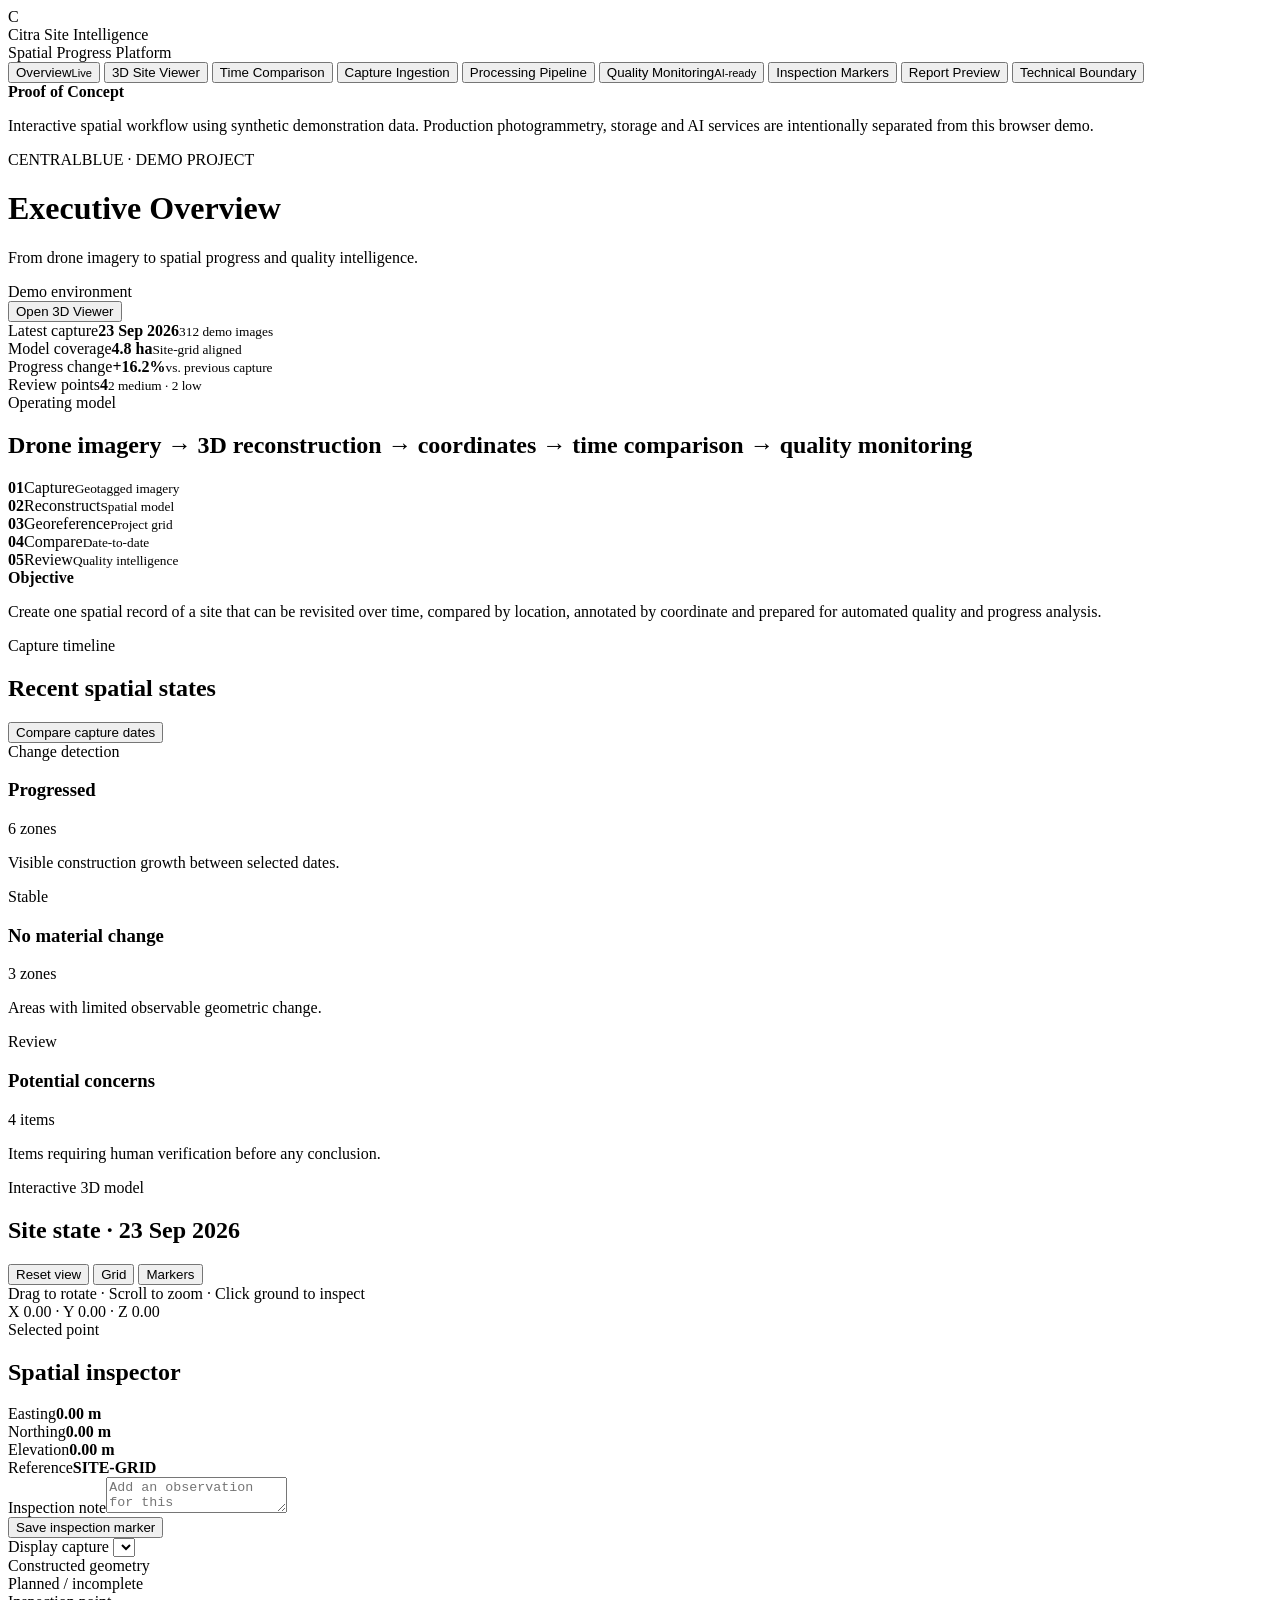
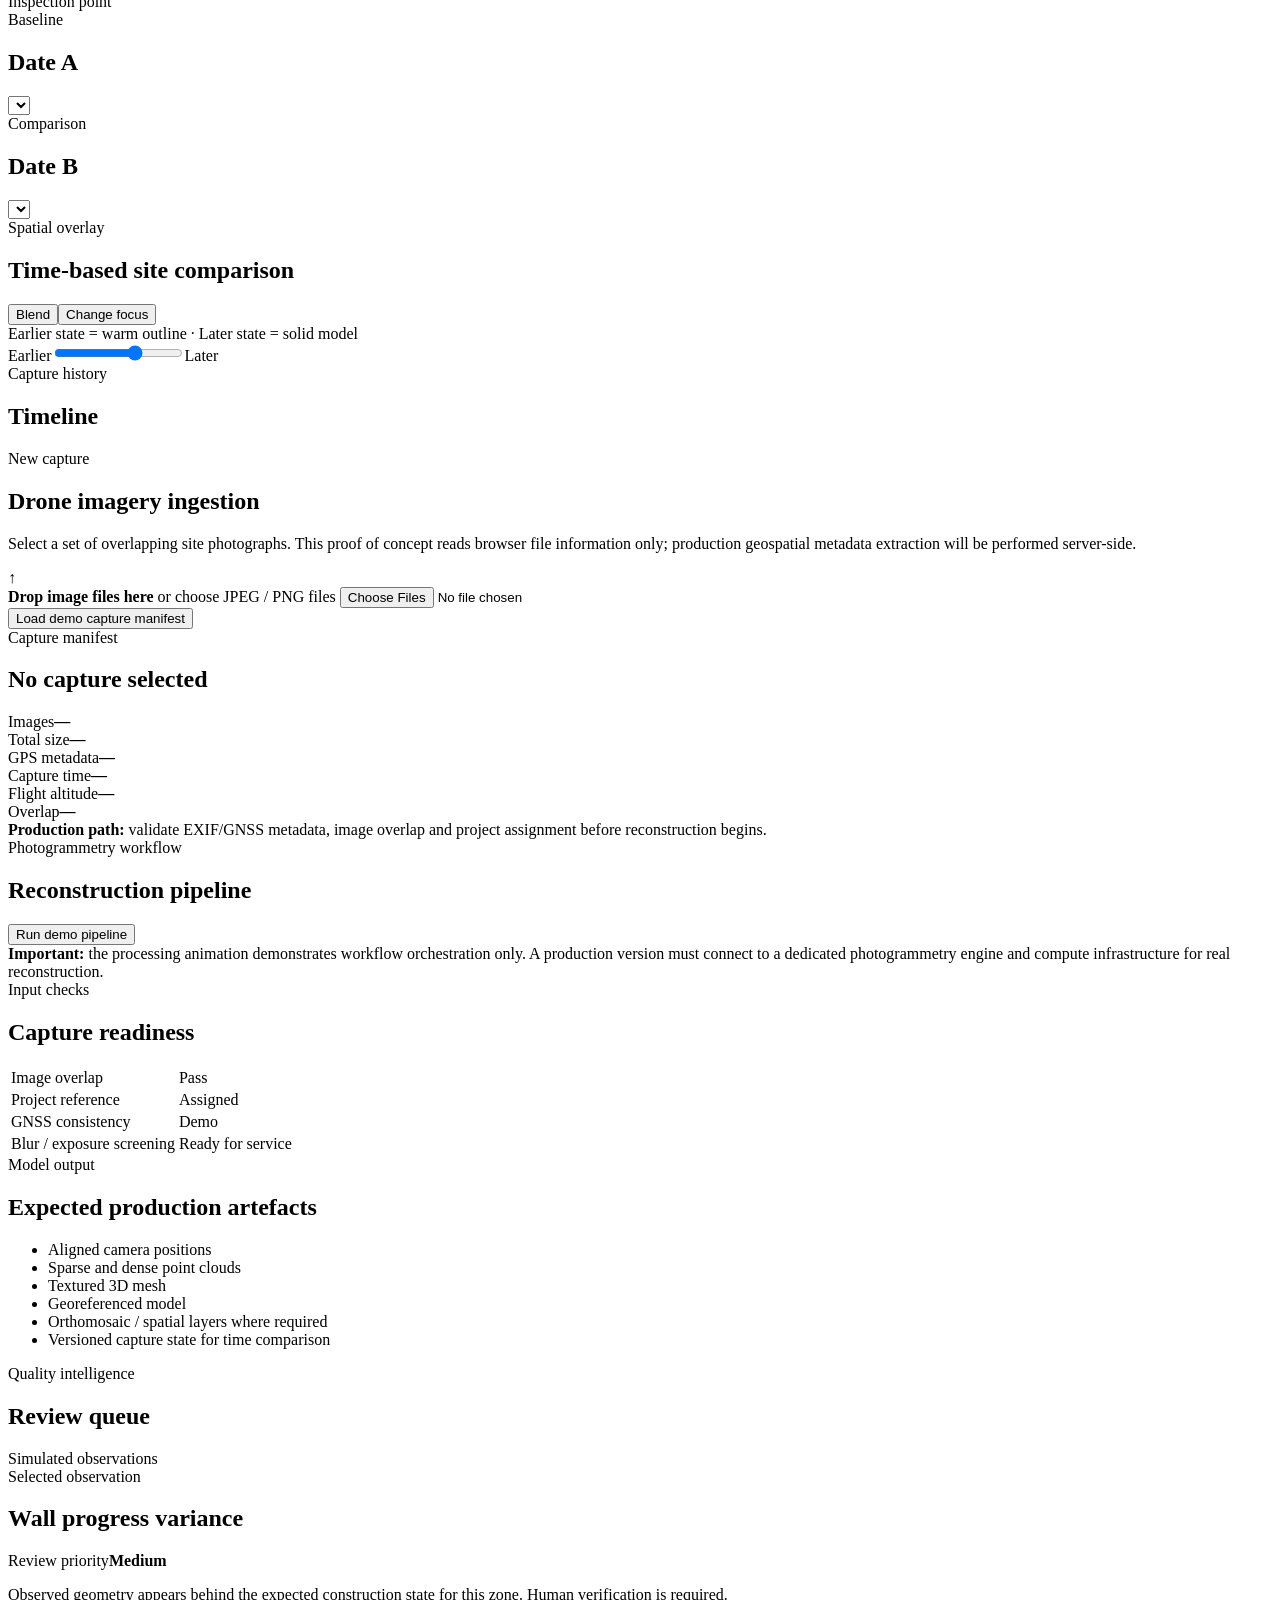
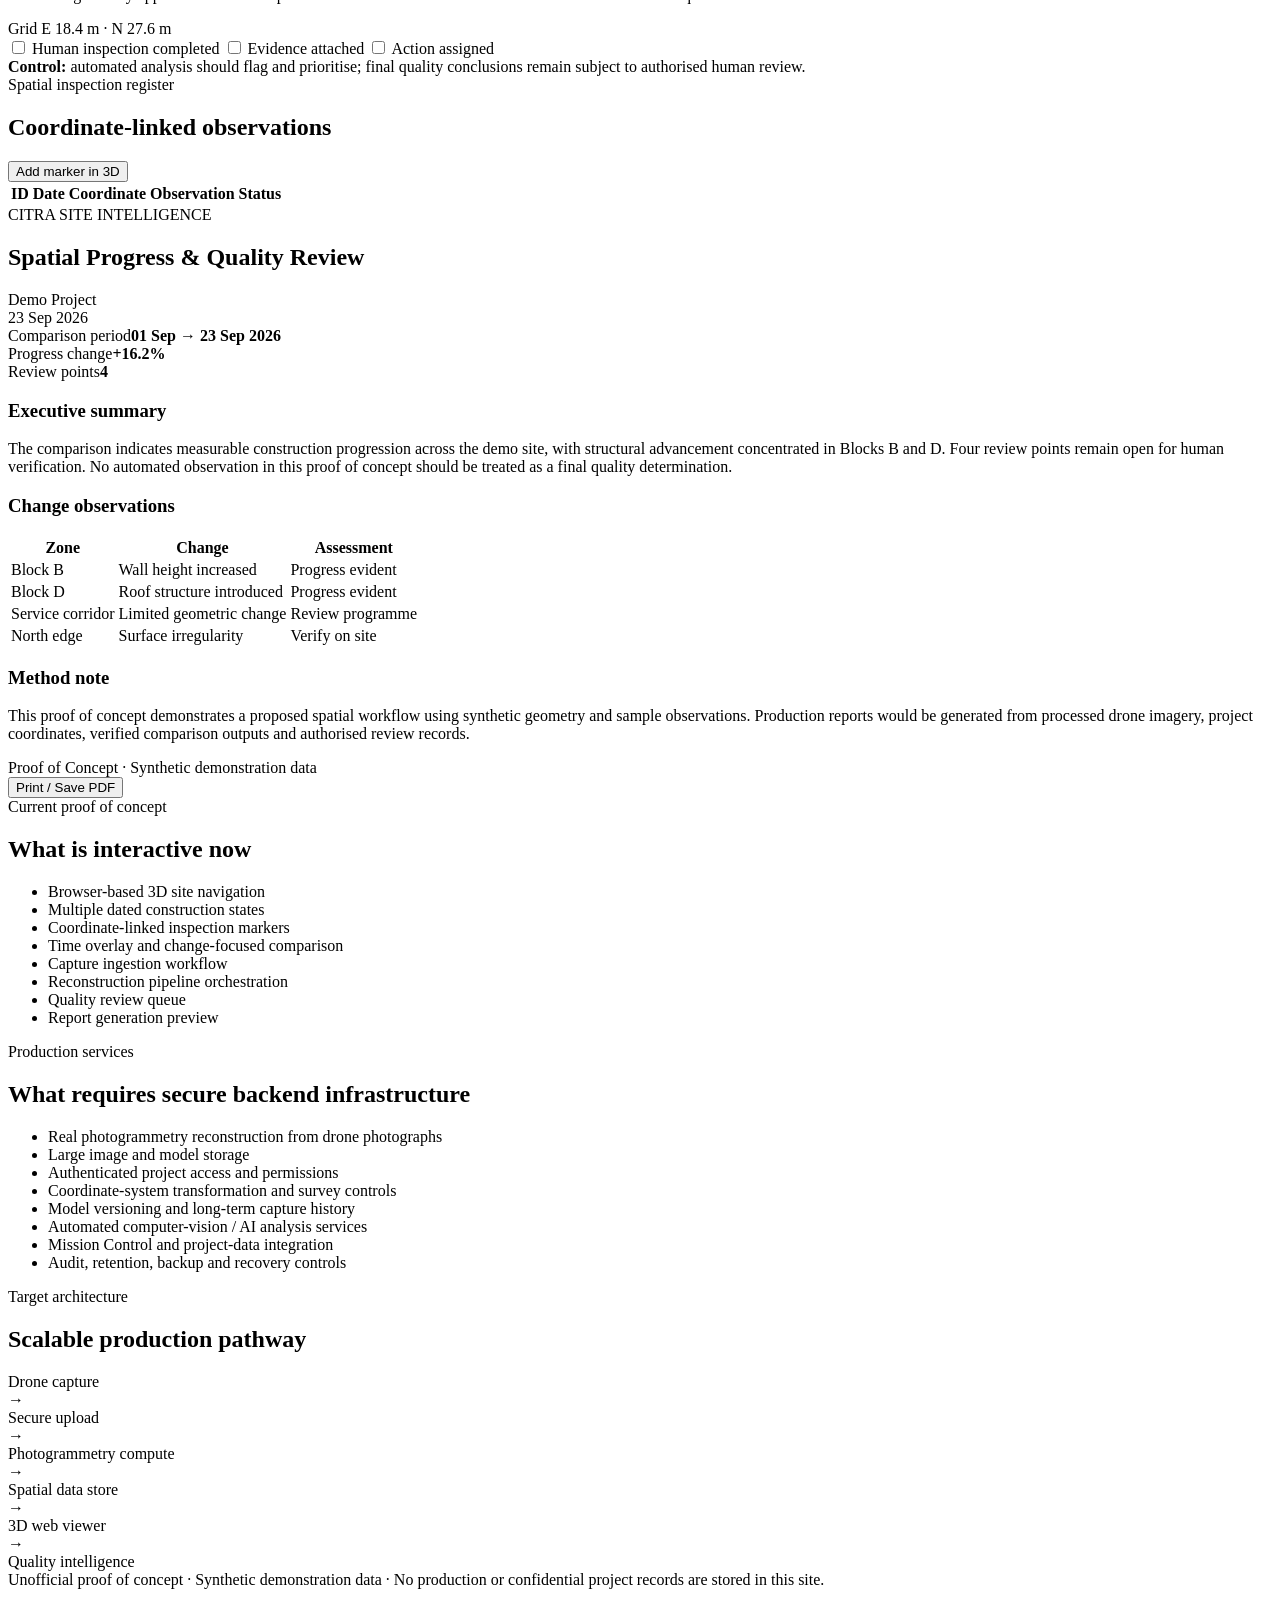
==== site-intelligence/index.html @ 748d26ff "Create Citra Site Intelligence proof of concept shell" ====
<!DOCTYPE html>
<html lang="en">
<head>
  <meta charset="UTF-8" />
  <meta name="viewport" content="width=device-width, initial-scale=1.0" />
  <meta name="description" content="Citra Site Intelligence proof of concept for spatial progress and quality monitoring." />
  <title>Citra Site Intelligence</title>
  <link rel="stylesheet" href="styles.css" />
</head>
<body>
  <div class="app-shell">
    <aside class="sidebar">
      <div class="brand">
        <div class="brand-mark">C</div>
        <div>
          <div class="brand-title">Citra Site Intelligence</div>
          <div class="brand-subtitle">Spatial Progress Platform</div>
        </div>
      </div>

      <nav class="nav" id="mainNav">
        <button class="nav-item active" data-view="dashboard"><span>Overview</span><small>Live</small></button>
        <button class="nav-item" data-view="viewer"><span>3D Site Viewer</span></button>
        <button class="nav-item" data-view="compare"><span>Time Comparison</span></button>
        <button class="nav-item" data-view="capture"><span>Capture Ingestion</span></button>
        <button class="nav-item" data-view="processing"><span>Processing Pipeline</span></button>
        <button class="nav-item" data-view="quality"><span>Quality Monitoring</span><small>AI-ready</small></button>
        <button class="nav-item" data-view="inspections"><span>Inspection Markers</span></button>
        <button class="nav-item" data-view="report"><span>Report Preview</span></button>
        <button class="nav-item" data-view="architecture"><span>Technical Boundary</span></button>
      </nav>

      <div class="sidebar-note">
        <strong>Proof of Concept</strong>
        <p>Interactive spatial workflow using synthetic demonstration data. Production photogrammetry, storage and AI services are intentionally separated from this browser demo.</p>
      </div>
    </aside>

    <main class="main">
      <header class="topbar">
        <div>
          <div class="eyebrow">CENTRALBLUE · DEMO PROJECT</div>
          <h1 id="pageTitle">Executive Overview</h1>
          <p id="pageSubtitle">From drone imagery to spatial progress and quality intelligence.</p>
        </div>
        <div class="top-actions">
          <div class="status-chip"><span class="status-dot"></span> Demo environment</div>
          <button class="button secondary" data-goto="viewer">Open 3D Viewer</button>
        </div>
      </header>

      <section class="view active" id="dashboard">
        <div class="metric-grid">
          <article class="metric-card"><span>Latest capture</span><strong>23 Sep 2026</strong><small>312 demo images</small></article>
          <article class="metric-card"><span>Model coverage</span><strong>4.8 ha</strong><small>Site-grid aligned</small></article>
          <article class="metric-card"><span>Progress change</span><strong>+16.2%</strong><small>vs. previous capture</small></article>
          <article class="metric-card"><span>Review points</span><strong>4</strong><small>2 medium · 2 low</small></article>
        </div>

        <div class="two-col dashboard-grid">
          <article class="panel hero-panel">
            <div class="panel-head">
              <div><span class="kicker">Operating model</span><h2>Drone imagery → 3D reconstruction → coordinates → time comparison → quality monitoring</h2></div>
            </div>
            <div class="flow-strip">
              <div class="flow-step done"><b>01</b><span>Capture</span><small>Geotagged imagery</small></div>
              <div class="flow-step done"><b>02</b><span>Reconstruct</span><small>Spatial model</small></div>
              <div class="flow-step done"><b>03</b><span>Georeference</span><small>Project grid</small></div>
              <div class="flow-step active"><b>04</b><span>Compare</span><small>Date-to-date</small></div>
              <div class="flow-step"><b>05</b><span>Review</span><small>Quality intelligence</small></div>
            </div>
            <div class="objective-box">
              <strong>Objective</strong>
              <p>Create one spatial record of a site that can be revisited over time, compared by location, annotated by coordinate and prepared for automated quality and progress analysis.</p>
            </div>
          </article>

          <article class="panel">
            <div class="panel-head"><div><span class="kicker">Capture timeline</span><h2>Recent spatial states</h2></div></div>
            <div class="mini-timeline" id="miniTimeline"></div>
            <button class="button primary full" data-goto="compare">Compare capture dates</button>
          </article>
        </div>

        <div class="three-col">
          <article class="panel compact"><span class="kicker">Change detection</span><h3>Progressed</h3><div class="big-value positive">6 zones</div><p>Visible construction growth between selected dates.</p></article>
          <article class="panel compact"><span class="kicker">Stable</span><h3>No material change</h3><div class="big-value">3 zones</div><p>Areas with limited observable geometric change.</p></article>
          <article class="panel compact"><span class="kicker">Review</span><h3>Potential concerns</h3><div class="big-value warning">4 items</div><p>Items requiring human verification before any conclusion.</p></article>
        </div>
      </section>

      <section class="view" id="viewer">
        <div class="viewer-layout">
          <article class="panel viewer-panel">
            <div class="panel-head viewer-head">
              <div><span class="kicker">Interactive 3D model</span><h2>Site state · <span id="viewerDateLabel">23 Sep 2026</span></h2></div>
              <div class="viewer-tools">
                <button class="tool-button" id="resetCamera">Reset view</button>
                <button class="tool-button" id="toggleGrid">Grid</button>
                <button class="tool-button" id="toggleMarkers">Markers</button>
              </div>
            </div>
            <div id="threeViewer" class="three-viewer">
              <div class="viewer-badge">Drag to rotate · Scroll to zoom · Click ground to inspect</div>
              <div class="coords-overlay" id="coordsOverlay">X 0.00 · Y 0.00 · Z 0.00</div>
            </div>
          </article>

          <aside class="panel inspector-panel">
            <span class="kicker">Selected point</span>
            <h2>Spatial inspector</h2>
            <div class="coord-grid">
              <div><span>Easting</span><strong id="coordX">0.00 m</strong></div>
              <div><span>Northing</span><strong id="coordZ">0.00 m</strong></div>
              <div><span>Elevation</span><strong id="coordY">0.00 m</strong></div>
              <div><span>Reference</span><strong>SITE-GRID</strong></div>
            </div>
            <div class="field"><label>Inspection note</label><textarea id="inspectionNote" placeholder="Add an observation for this coordinate..."></textarea></div>
            <button class="button primary full" id="saveMarker">Save inspection marker</button>
            <div class="divider"></div>
            <span class="kicker">Display capture</span>
            <select class="select" id="viewerDateSelect"></select>
            <div class="legend">
              <div><span class="legend-dot built"></span> Constructed geometry</div>
              <div><span class="legend-dot planned"></span> Planned / incomplete</div>
              <div><span class="legend-dot marker"></span> Inspection point</div>
            </div>
          </aside>
        </div>
      </section>

      <section class="view" id="compare">
        <div class="two-col compare-controls">
          <article class="panel">
            <span class="kicker">Baseline</span><h2>Date A</h2>
            <select class="select" id="dateASelect"></select>
          </article>
          <article class="panel">
            <span class="kicker">Comparison</span><h2>Date B</h2>
            <select class="select" id="dateBSelect"></select>
          </article>
        </div>

        <article class="panel compare-panel">
          <div class="panel-head">
            <div><span class="kicker">Spatial overlay</span><h2>Time-based site comparison</h2></div>
            <div class="mode-toggle"><button class="mode active" data-mode="blend">Blend</button><button class="mode" data-mode="difference">Change focus</button></div>
          </div>
          <div id="compareViewer" class="three-viewer compare-viewer"><div class="viewer-badge">Earlier state = warm outline · Later state = solid model</div></div>
          <div class="blend-control">
            <span id="blendALabel">Earlier</span><input type="range" min="0" max="100" value="65" id="blendSlider" /><span id="blendBLabel">Later</span>
          </div>
        </article>

        <div class="three-col" id="changeCards"></div>

        <article class="panel">
          <div class="panel-head"><div><span class="kicker">Capture history</span><h2>Timeline</h2></div></div>
          <div class="timeline" id="captureTimeline"></div>
        </article>
      </section>

      <section class="view" id="capture">
        <div class="two-col">
          <article class="panel">
            <span class="kicker">New capture</span><h2>Drone imagery ingestion</h2>
            <p class="muted">Select a set of overlapping site photographs. This proof of concept reads browser file information only; production geospatial metadata extraction will be performed server-side.</p>
            <div class="upload-zone" id="uploadZone">
              <div class="upload-icon">↑</div>
              <strong>Drop image files here</strong>
              <span>or choose JPEG / PNG files</span>
              <input type="file" accept="image/*" multiple id="captureFiles" />
            </div>
            <div class="actions"><button class="button secondary" id="loadDemoCapture">Load demo capture manifest</button></div>
          </article>
          <article class="panel">
            <span class="kicker">Capture manifest</span><h2 id="captureManifestTitle">No capture selected</h2>
            <div class="manifest-grid">
              <div><span>Images</span><strong id="manifestCount">—</strong></div>
              <div><span>Total size</span><strong id="manifestSize">—</strong></div>
              <div><span>GPS metadata</span><strong id="manifestGps">—</strong></div>
              <div><span>Capture time</span><strong id="manifestTime">—</strong></div>
              <div><span>Flight altitude</span><strong id="manifestAltitude">—</strong></div>
              <div><span>Overlap</span><strong id="manifestOverlap">—</strong></div>
            </div>
            <div class="notice info"><strong>Production path:</strong> validate EXIF/GNSS metadata, image overlap and project assignment before reconstruction begins.</div>
          </article>
        </div>
      </section>

      <section class="view" id="processing">
        <article class="panel">
          <div class="panel-head"><div><span class="kicker">Photogrammetry workflow</span><h2>Reconstruction pipeline</h2></div><button class="button primary" id="runPipeline">Run demo pipeline</button></div>
          <div class="pipeline" id="pipelineSteps"></div>
          <div class="notice warning"><strong>Important:</strong> the processing animation demonstrates workflow orchestration only. A production version must connect to a dedicated photogrammetry engine and compute infrastructure for real reconstruction.</div>
        </article>
        <div class="two-col">
          <article class="panel"><span class="kicker">Input checks</span><h2>Capture readiness</h2><table class="data-table"><tr><td>Image overlap</td><td><span class="pill good">Pass</span></td></tr><tr><td>Project reference</td><td><span class="pill good">Assigned</span></td></tr><tr><td>GNSS consistency</td><td><span class="pill neutral">Demo</span></td></tr><tr><td>Blur / exposure screening</td><td><span class="pill neutral">Ready for service</span></td></tr></table></article>
          <article class="panel"><span class="kicker">Model output</span><h2>Expected production artefacts</h2><ul class="clean-list"><li>Aligned camera positions</li><li>Sparse and dense point clouds</li><li>Textured 3D mesh</li><li>Georeferenced model</li><li>Orthomosaic / spatial layers where required</li><li>Versioned capture state for time comparison</li></ul></article>
        </div>
      </section>

      <section class="view" id="quality">
        <div class="two-col quality-layout">
          <article class="panel">
            <div class="panel-head"><div><span class="kicker">Quality intelligence</span><h2>Review queue</h2></div><span class="pill neutral">Simulated observations</span></div>
            <div id="qualityList" class="quality-list"></div>
          </article>
          <article class="panel">
            <span class="kicker">Selected observation</span><h2 id="qualityTitle">Wall progress variance</h2>
            <div class="quality-score"><span>Review priority</span><strong id="qualityPriority">Medium</strong></div>
            <p id="qualityDescription" class="muted">Observed geometry appears behind the expected construction state for this zone. Human verification is required.</p>
            <div class="coord-box" id="qualityCoord">Grid E 18.4 m · N 27.6 m</div>
            <div class="divider"></div>
            <label class="check-row"><input type="checkbox" /> Human inspection completed</label>
            <label class="check-row"><input type="checkbox" /> Evidence attached</label>
            <label class="check-row"><input type="checkbox" /> Action assigned</label>
            <div class="notice info"><strong>Control:</strong> automated analysis should flag and prioritise; final quality conclusions remain subject to authorised human review.</div>
          </article>
        </div>
      </section>

      <section class="view" id="inspections">
        <article class="panel">
          <div class="panel-head"><div><span class="kicker">Spatial inspection register</span><h2>Coordinate-linked observations</h2></div><button class="button secondary" data-goto="viewer">Add marker in 3D</button></div>
          <table class="data-table" id="inspectionTable"><thead><tr><th>ID</th><th>Date</th><th>Coordinate</th><th>Observation</th><th>Status</th></tr></thead><tbody></tbody></table>
        </article>
      </section>

      <section class="view" id="report">
        <article class="report-sheet" id="reportSheet">
          <div class="report-head"><div><span>CITRA SITE INTELLIGENCE</span><h2>Spatial Progress & Quality Review</h2></div><div class="report-meta">Demo Project<br/>23 Sep 2026</div></div>
          <div class="report-summary"><div><span>Comparison period</span><strong>01 Sep → 23 Sep 2026</strong></div><div><span>Progress change</span><strong>+16.2%</strong></div><div><span>Review points</span><strong>4</strong></div></div>
          <h3>Executive summary</h3><p>The comparison indicates measurable construction progression across the demo site, with structural advancement concentrated in Blocks B and D. Four review points remain open for human verification. No automated observation in this proof of concept should be treated as a final quality determination.</p>
          <h3>Change observations</h3><table class="data-table"><tr><th>Zone</th><th>Change</th><th>Assessment</th></tr><tr><td>Block B</td><td>Wall height increased</td><td>Progress evident</td></tr><tr><td>Block D</td><td>Roof structure introduced</td><td>Progress evident</td></tr><tr><td>Service corridor</td><td>Limited geometric change</td><td>Review programme</td></tr><tr><td>North edge</td><td>Surface irregularity</td><td>Verify on site</td></tr></table>
          <h3>Method note</h3><p>This proof of concept demonstrates a proposed spatial workflow using synthetic geometry and sample observations. Production reports would be generated from processed drone imagery, project coordinates, verified comparison outputs and authorised review records.</p>
          <div class="report-footer">Proof of Concept · Synthetic demonstration data</div>
        </article>
        <div class="report-actions"><button class="button primary" onclick="window.print()">Print / Save PDF</button></div>
      </section>

      <section class="view" id="architecture">
        <div class="two-col">
          <article class="panel">
            <span class="kicker">Current proof of concept</span><h2>What is interactive now</h2>
            <ul class="clean-list checks"><li>Browser-based 3D site navigation</li><li>Multiple dated construction states</li><li>Coordinate-linked inspection markers</li><li>Time overlay and change-focused comparison</li><li>Capture ingestion workflow</li><li>Reconstruction pipeline orchestration</li><li>Quality review queue</li><li>Report generation preview</li></ul>
          </article>
          <article class="panel">
            <span class="kicker">Production services</span><h2>What requires secure backend infrastructure</h2>
            <ul class="clean-list"><li>Real photogrammetry reconstruction from drone photographs</li><li>Large image and model storage</li><li>Authenticated project access and permissions</li><li>Coordinate-system transformation and survey controls</li><li>Model versioning and long-term capture history</li><li>Automated computer-vision / AI analysis services</li><li>Mission Control and project-data integration</li><li>Audit, retention, backup and recovery controls</li></ul>
          </article>
        </div>
        <article class="panel architecture-flow">
          <span class="kicker">Target architecture</span><h2>Scalable production pathway</h2>
          <div class="arch-row"><div>Drone capture</div><span>→</span><div>Secure upload</div><span>→</span><div>Photogrammetry compute</div><span>→</span><div>Spatial data store</div><span>→</span><div>3D web viewer</div><span>→</span><div>Quality intelligence</div></div>
        </article>
      </section>

      <footer>Unofficial proof of concept · Synthetic demonstration data · No production or confidential project records are stored in this site.</footer>
    </main>
  </div>

  <script type="module" src="app.js"></script>
</body>
</html>
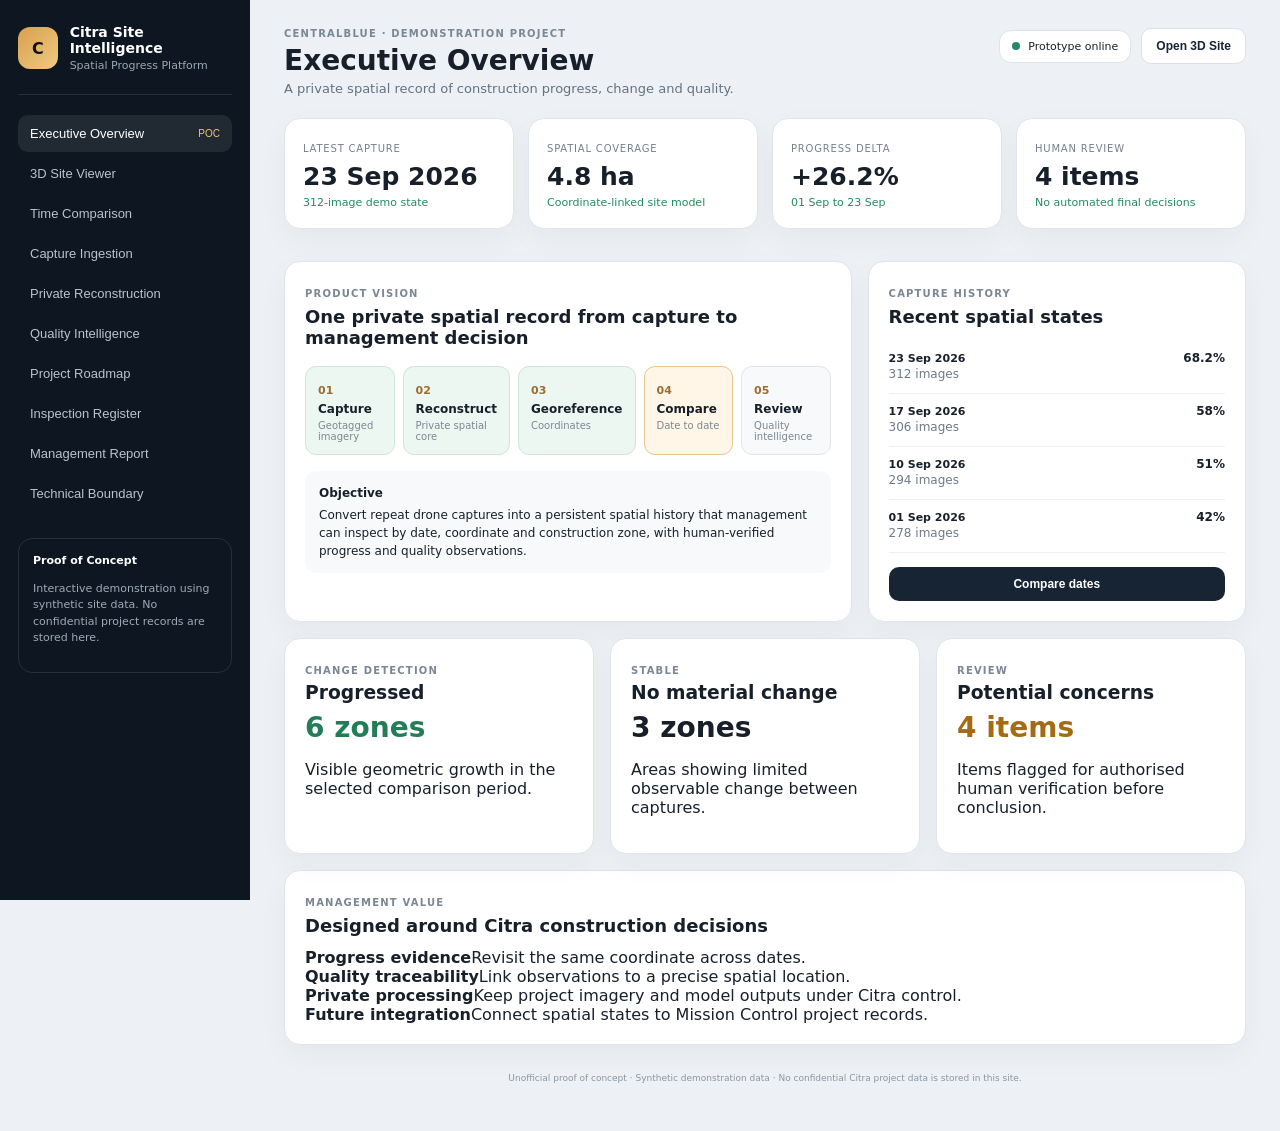
==== commit 60c6597b: "Upgrade Citra Site Intelligence executive prototype" ====
--- a/site-intelligence/index.html
+++ b/site-intelligence/index.html
@@ -1,265 +1,111 @@
 <!DOCTYPE html>
 <html lang="en">
 <head>
-  <meta charset="UTF-8" />
-  <meta name="viewport" content="width=device-width, initial-scale=1.0" />
-  <meta name="description" content="Citra Site Intelligence proof of concept for spatial progress and quality monitoring." />
-  <title>Citra Site Intelligence</title>
-  <link rel="stylesheet" href="styles.css" />
+<meta charset="UTF-8" />
+<meta name="viewport" content="width=device-width, initial-scale=1.0" />
+<meta name="description" content="Citra Site Intelligence - spatial progress and quality monitoring proof of concept." />
+<title>Citra Site Intelligence</title>
+<link rel="stylesheet" href="styles.css" />
 </head>
 <body>
-  <div class="app-shell">
-    <aside class="sidebar">
-      <div class="brand">
-        <div class="brand-mark">C</div>
-        <div>
-          <div class="brand-title">Citra Site Intelligence</div>
-          <div class="brand-subtitle">Spatial Progress Platform</div>
-        </div>
+<div class="app-shell">
+  <aside class="sidebar">
+    <div class="brand"><div class="brand-mark">C</div><div><div class="brand-title">Citra Site Intelligence</div><div class="brand-subtitle">Spatial Progress Platform</div></div></div>
+    <nav class="nav">
+      <button class="nav-item active" data-view="dashboard"><span>Executive Overview</span><small>POC</small></button>
+      <button class="nav-item" data-view="viewer"><span>3D Site Viewer</span></button>
+      <button class="nav-item" data-view="compare"><span>Time Comparison</span></button>
+      <button class="nav-item" data-view="capture"><span>Capture Ingestion</span></button>
+      <button class="nav-item" data-view="processing"><span>Private Reconstruction</span></button>
+      <button class="nav-item" data-view="quality"><span>Quality Intelligence</span></button>
+      <button class="nav-item" data-view="roadmap"><span>Project Roadmap</span></button>
+      <button class="nav-item" data-view="inspections"><span>Inspection Register</span></button>
+      <button class="nav-item" data-view="report"><span>Management Report</span></button>
+      <button class="nav-item" data-view="architecture"><span>Technical Boundary</span></button>
+    </nav>
+    <div class="sidebar-note"><strong>Proof of Concept</strong><p>Interactive demonstration using synthetic site data. No confidential project records are stored here.</p></div>
+  </aside>
+
+  <main class="main">
+    <header class="topbar">
+      <div><div class="eyebrow">CENTRALBLUE · DEMONSTRATION PROJECT</div><h1 id="pageTitle">Executive Overview</h1><p id="pageSubtitle">A private spatial record of construction progress, change and quality.</p></div>
+      <div class="top-actions"><div class="status-chip"><span class="status-dot"></span> Prototype online</div><button class="button secondary" data-goto="viewer">Open 3D Site</button></div>
+    </header>
+
+    <section class="view active" id="dashboard">
+      <div class="metric-grid">
+        <article class="metric-card"><span>Latest capture</span><strong>23 Sep 2026</strong><small>312-image demo state</small></article>
+        <article class="metric-card"><span>Spatial coverage</span><strong>4.8 ha</strong><small>Coordinate-linked site model</small></article>
+        <article class="metric-card"><span>Progress delta</span><strong>+26.2%</strong><small>01 Sep to 23 Sep</small></article>
+        <article class="metric-card"><span>Human review</span><strong>4 items</strong><small>No automated final decisions</small></article>
       </div>
 
-      <nav class="nav" id="mainNav">
-        <button class="nav-item active" data-view="dashboard"><span>Overview</span><small>Live</small></button>
-        <button class="nav-item" data-view="viewer"><span>3D Site Viewer</span></button>
-        <button class="nav-item" data-view="compare"><span>Time Comparison</span></button>
-        <button class="nav-item" data-view="capture"><span>Capture Ingestion</span></button>
-        <button class="nav-item" data-view="processing"><span>Processing Pipeline</span></button>
-        <button class="nav-item" data-view="quality"><span>Quality Monitoring</span><small>AI-ready</small></button>
-        <button class="nav-item" data-view="inspections"><span>Inspection Markers</span></button>
-        <button class="nav-item" data-view="report"><span>Report Preview</span></button>
-        <button class="nav-item" data-view="architecture"><span>Technical Boundary</span></button>
-      </nav>
+      <div class="two-col dashboard-grid">
+        <article class="panel hero-panel">
+          <span class="kicker">Product vision</span><h2>One private spatial record from capture to management decision</h2>
+          <div class="flow-strip">
+            <div class="flow-step done"><b>01</b><span>Capture</span><small>Geotagged imagery</small></div>
+            <div class="flow-step done"><b>02</b><span>Reconstruct</span><small>Private spatial core</small></div>
+            <div class="flow-step done"><b>03</b><span>Georeference</span><small>Coordinates</small></div>
+            <div class="flow-step active"><b>04</b><span>Compare</span><small>Date to date</small></div>
+            <div class="flow-step"><b>05</b><span>Review</span><small>Quality intelligence</small></div>
+          </div>
+          <div class="objective-box"><strong>Objective</strong><p>Convert repeat drone captures into a persistent spatial history that management can inspect by date, coordinate and construction zone, with human-verified progress and quality observations.</p></div>
+        </article>
+        <article class="panel"><span class="kicker">Capture history</span><h2>Recent spatial states</h2><div class="mini-timeline" id="miniTimeline"></div><button class="button primary full" data-goto="compare">Compare dates</button></article>
+      </div>
 
-      <div class="sidebar-note">
-        <strong>Proof of Concept</strong>
-        <p>Interactive spatial workflow using synthetic demonstration data. Production photogrammetry, storage and AI services are intentionally separated from this browser demo.</p>
+      <div class="three-col">
+        <article class="panel compact"><span class="kicker">Change detection</span><h3>Progressed</h3><div class="big-value positive">6 zones</div><p>Visible geometric growth in the selected comparison period.</p></article>
+        <article class="panel compact"><span class="kicker">Stable</span><h3>No material change</h3><div class="big-value">3 zones</div><p>Areas showing limited observable change between captures.</p></article>
+        <article class="panel compact"><span class="kicker">Review</span><h3>Potential concerns</h3><div class="big-value warning">4 items</div><p>Items flagged for authorised human verification before conclusion.</p></article>
       </div>
-    </aside>
 
-    <main class="main">
-      <header class="topbar">
-        <div>
-          <div class="eyebrow">CENTRALBLUE · DEMO PROJECT</div>
-          <h1 id="pageTitle">Executive Overview</h1>
-          <p id="pageSubtitle">From drone imagery to spatial progress and quality intelligence.</p>
-        </div>
-        <div class="top-actions">
-          <div class="status-chip"><span class="status-dot"></span> Demo environment</div>
-          <button class="button secondary" data-goto="viewer">Open 3D Viewer</button>
-        </div>
-      </header>
+      <article class="panel"><span class="kicker">Management value</span><h2>Designed around Citra construction decisions</h2><div class="value-grid"><div><b>Progress evidence</b><span>Revisit the same coordinate across dates.</span></div><div><b>Quality traceability</b><span>Link observations to a precise spatial location.</span></div><div><b>Private processing</b><span>Keep project imagery and model outputs under Citra control.</span></div><div><b>Future integration</b><span>Connect spatial states to Mission Control project records.</span></div></div></article>
+    </section>
 
-      <section class="view active" id="dashboard">
-        <div class="metric-grid">
-          <article class="metric-card"><span>Latest capture</span><strong>23 Sep 2026</strong><small>312 demo images</small></article>
-          <article class="metric-card"><span>Model coverage</span><strong>4.8 ha</strong><small>Site-grid aligned</small></article>
-          <article class="metric-card"><span>Progress change</span><strong>+16.2%</strong><small>vs. previous capture</small></article>
-          <article class="metric-card"><span>Review points</span><strong>4</strong><small>2 medium · 2 low</small></article>
-        </div>
+    <section class="view" id="viewer">
+      <div class="viewer-layout">
+        <article class="panel viewer-panel"><div class="panel-head viewer-head"><div><span class="kicker">Interactive spatial state</span><h2>Site model · <span id="viewerDateLabel">23 Sep 2026</span></h2></div><div class="viewer-tools"><button class="tool-button" id="resetCamera">Reset</button><button class="tool-button" id="toggleGrid">Grid</button><button class="tool-button" id="toggleMarkers">Markers</button></div></div><div id="threeViewer" class="three-viewer"><div class="viewer-badge">Drag to rotate · Scroll to zoom · Click site to inspect</div><div class="coords-overlay" id="coordsOverlay">X 0.00 · Y 0.00 · Z 0.00</div></div></article>
+        <aside class="panel inspector-panel"><span class="kicker">Spatial inspector</span><h2>Selected point</h2><div class="coord-grid"><div><span>Easting</span><strong id="coordX">0.00 m</strong></div><div><span>Northing</span><strong id="coordZ">0.00 m</strong></div><div><span>Elevation</span><strong id="coordY">0.00 m</strong></div><div><span>Reference</span><strong>SITE-GRID</strong></div></div><div class="field"><label>Inspection note</label><textarea id="inspectionNote" placeholder="Record an observation at this coordinate..."></textarea></div><button class="button primary full" id="saveMarker">Save inspection marker</button><div class="divider"></div><span class="kicker">Display capture</span><select class="select" id="viewerDateSelect"></select></aside>
+      </div>
+    </section>
 
-        <div class="two-col dashboard-grid">
-          <article class="panel hero-panel">
-            <div class="panel-head">
-              <div><span class="kicker">Operating model</span><h2>Drone imagery → 3D reconstruction → coordinates → time comparison → quality monitoring</h2></div>
-            </div>
-            <div class="flow-strip">
-              <div class="flow-step done"><b>01</b><span>Capture</span><small>Geotagged imagery</small></div>
-              <div class="flow-step done"><b>02</b><span>Reconstruct</span><small>Spatial model</small></div>
-              <div class="flow-step done"><b>03</b><span>Georeference</span><small>Project grid</small></div>
-              <div class="flow-step active"><b>04</b><span>Compare</span><small>Date-to-date</small></div>
-              <div class="flow-step"><b>05</b><span>Review</span><small>Quality intelligence</small></div>
-            </div>
-            <div class="objective-box">
-              <strong>Objective</strong>
-              <p>Create one spatial record of a site that can be revisited over time, compared by location, annotated by coordinate and prepared for automated quality and progress analysis.</p>
-            </div>
-          </article>
+    <section class="view" id="compare">
+      <div class="two-col compare-controls"><article class="panel"><span class="kicker">Baseline</span><h2>Date A</h2><select class="select" id="dateASelect"></select></article><article class="panel"><span class="kicker">Comparison</span><h2>Date B</h2><select class="select" id="dateBSelect"></select></article></div>
+      <article class="panel compare-panel"><div class="panel-head"><div><span class="kicker">Spatial overlay</span><h2>Same place, different dates</h2></div><div class="mode-toggle"><button class="mode active" data-mode="blend">Blend</button><button class="mode" data-mode="difference">Change focus</button></div></div><div id="compareViewer" class="three-viewer compare-viewer"><div class="viewer-badge">Earlier state = warm layer · Later state = blue layer</div></div><div class="blend-control"><span id="blendALabel">Earlier</span><input type="range" min="0" max="100" value="65" id="blendSlider" /><span id="blendBLabel">Later</span></div></article>
+      <div class="three-col" id="changeCards"></div>
+      <article class="panel"><span class="kicker">Capture history</span><h2>Timeline</h2><div class="timeline" id="captureTimeline"></div></article>
+    </section>
 
-          <article class="panel">
-            <div class="panel-head"><div><span class="kicker">Capture timeline</span><h2>Recent spatial states</h2></div></div>
-            <div class="mini-timeline" id="miniTimeline"></div>
-            <button class="button primary full" data-goto="compare">Compare capture dates</button>
-          </article>
-        </div>
+    <section class="view" id="capture">
+      <div class="two-col">
+        <article class="panel"><span class="kicker">New spatial capture</span><h2>Upload drone imagery</h2><p class="muted">Select overlapping site photographs. This browser demonstration reads local file information and previews selected images; production processing will occur in a private controlled environment.</p><div class="upload-zone" id="uploadZone"><div class="upload-icon">↑</div><strong>Drop images here or click to select</strong><span>JPEG / PNG · multiple files supported</span><input type="file" accept="image/*" multiple id="captureFiles" /></div><div class="actions"><button class="button secondary" id="loadDemoCapture">Load demonstration capture</button></div><div class="preview-grid" id="imagePreviewGrid"></div></article>
+        <article class="panel"><span class="kicker">Capture manifest</span><h2 id="captureManifestTitle">No capture selected</h2><div class="manifest-grid"><div><span>Images</span><strong id="manifestCount">—</strong></div><div><span>Total size</span><strong id="manifestSize">—</strong></div><div><span>Location metadata</span><strong id="manifestGps">—</strong></div><div><span>Capture time</span><strong id="manifestTime">—</strong></div><div><span>Flight altitude</span><strong id="manifestAltitude">—</strong></div><div><span>Overlap readiness</span><strong id="manifestOverlap">—</strong></div></div><div class="notice info"><strong>Production gate:</strong> imagery must pass metadata, overlap, image-quality and project-assignment checks before reconstruction.</div></article>
+      </div>
+    </section>
 
-        <div class="three-col">
-          <article class="panel compact"><span class="kicker">Change detection</span><h3>Progressed</h3><div class="big-value positive">6 zones</div><p>Visible construction growth between selected dates.</p></article>
-          <article class="panel compact"><span class="kicker">Stable</span><h3>No material change</h3><div class="big-value">3 zones</div><p>Areas with limited observable geometric change.</p></article>
-          <article class="panel compact"><span class="kicker">Review</span><h3>Potential concerns</h3><div class="big-value warning">4 items</div><p>Items requiring human verification before any conclusion.</p></article>
-        </div>
-      </section>
+    <section class="view" id="processing">
+      <article class="panel"><div class="panel-head"><div><span class="kicker">Private reconstruction workflow</span><h2>Images to spatial state</h2></div><button class="button primary" id="runPipeline">Run workflow demonstration</button></div><div class="pipeline" id="pipelineSteps"></div><div class="notice warning"><strong>Prototype boundary:</strong> this interface demonstrates workflow orchestration. Production reconstruction requires dedicated compute, storage and the private reconstruction core described in the project charter.</div></article>
+      <div class="two-col"><article class="panel"><span class="kicker">Readiness controls</span><h2>Capture checks</h2><table class="data-table"><tr><td>Image overlap</td><td><span class="pill good">Pass</span></td></tr><tr><td>Project assignment</td><td><span class="pill good">Assigned</span></td></tr><tr><td>Coordinate consistency</td><td><span class="pill neutral">Demo</span></td></tr><tr><td>Blur / exposure screening</td><td><span class="pill neutral">Ready</span></td></tr></table></article><article class="panel"><span class="kicker">Spatial outputs</span><h2>Production artefacts</h2><ul class="clean-list"><li>Camera alignment and image relationships</li><li>Dense spatial point representation</li><li>Textured 3D site model</li><li>Coordinate-linked project state</li><li>Orthographic mapping layers where required</li><li>Versioned date state for comparison</li></ul></article></div>
+    </section>
 
-      <section class="view" id="viewer">
-        <div class="viewer-layout">
-          <article class="panel viewer-panel">
-            <div class="panel-head viewer-head">
-              <div><span class="kicker">Interactive 3D model</span><h2>Site state · <span id="viewerDateLabel">23 Sep 2026</span></h2></div>
-              <div class="viewer-tools">
-                <button class="tool-button" id="resetCamera">Reset view</button>
-                <button class="tool-button" id="toggleGrid">Grid</button>
-                <button class="tool-button" id="toggleMarkers">Markers</button>
-              </div>
-            </div>
-            <div id="threeViewer" class="three-viewer">
-              <div class="viewer-badge">Drag to rotate · Scroll to zoom · Click ground to inspect</div>
-              <div class="coords-overlay" id="coordsOverlay">X 0.00 · Y 0.00 · Z 0.00</div>
-            </div>
-          </article>
+    <section class="view" id="quality"><div class="two-col quality-layout"><article class="panel"><div class="panel-head"><div><span class="kicker">Quality intelligence</span><h2>Review queue</h2></div><span class="pill neutral">Simulated observations</span></div><div id="qualityList" class="quality-list"></div></article><article class="panel"><span class="kicker">Selected observation</span><h2 id="qualityTitle">Wall progress variance</h2><div class="quality-score"><span>Review priority</span><strong id="qualityPriority">Medium</strong></div><p id="qualityDescription" class="muted">Observed geometry appears behind the expected state for this zone. Human verification is required.</p><div class="coord-box" id="qualityCoord">Grid E 18.4 m · N 27.6 m</div><div class="divider"></div><label class="check-row"><input type="checkbox" /> Human inspection completed</label><label class="check-row"><input type="checkbox" /> Evidence attached</label><label class="check-row"><input type="checkbox" /> Action assigned</label><div class="notice info"><strong>Control:</strong> automated analysis flags and prioritises; authorised staff remain responsible for final quality conclusions.</div></article></div></section>
 
-          <aside class="panel inspector-panel">
-            <span class="kicker">Selected point</span>
-            <h2>Spatial inspector</h2>
-            <div class="coord-grid">
-              <div><span>Easting</span><strong id="coordX">0.00 m</strong></div>
-              <div><span>Northing</span><strong id="coordZ">0.00 m</strong></div>
-              <div><span>Elevation</span><strong id="coordY">0.00 m</strong></div>
-              <div><span>Reference</span><strong>SITE-GRID</strong></div>
-            </div>
-            <div class="field"><label>Inspection note</label><textarea id="inspectionNote" placeholder="Add an observation for this coordinate..."></textarea></div>
-            <button class="button primary full" id="saveMarker">Save inspection marker</button>
-            <div class="divider"></div>
-            <span class="kicker">Display capture</span>
-            <select class="select" id="viewerDateSelect"></select>
-            <div class="legend">
-              <div><span class="legend-dot built"></span> Constructed geometry</div>
-              <div><span class="legend-dot planned"></span> Planned / incomplete</div>
-              <div><span class="legend-dot marker"></span> Inspection point</div>
-            </div>
-          </aside>
-        </div>
-      </section>
+    <section class="view" id="roadmap">
+      <article class="panel"><span class="kicker">Programme plan</span><h2>From proof of concept to production platform</h2><div class="roadmap"><div class="road-phase done"><b>Phase 0</b><span>Concept & interface POC</span><small>Complete / refining</small></div><div class="road-phase active"><b>Phase 1</b><span>Private reconstruction pilot</span><small>8 weeks</small></div><div class="road-phase"><b>Phase 2</b><span>Time comparison & measurement</span><small>8 weeks</small></div><div class="road-phase"><b>Phase 3</b><span>Quality intelligence</span><small>10 weeks</small></div><div class="road-phase"><b>Phase 4</b><span>Mission Control integration</span><small>8 weeks</small></div><div class="road-phase"><b>Phase 5</b><span>Operational hardening</span><small>8 weeks</small></div></div></article>
+      <div class="two-col"><article class="panel"><span class="kicker">Pilot success gate</span><h2>Phase 1 acceptance</h2><ul class="clean-list checks"><li>Process a controlled real drone dataset privately</li><li>Generate a navigable textured 3D site state</li><li>Preserve real-world coordinate relationship</li><li>Store a repeatable project/capture record</li><li>Produce an output usable by the web viewer</li><li>Document accuracy, processing time and hardware load</li></ul></article><article class="panel"><span class="kicker">Governance</span><h2>Human accountability remains explicit</h2><ul class="clean-list"><li>Defined product owner and technical owner</li><li>Role-based access to project imagery</li><li>Versioned processing settings and outputs</li><li>Human approval of quality observations</li><li>Documented model limitations and accuracy</li><li>Formal change control for production releases</li></ul></article></div>
+    </section>
 
-      <section class="view" id="compare">
-        <div class="two-col compare-controls">
-          <article class="panel">
-            <span class="kicker">Baseline</span><h2>Date A</h2>
-            <select class="select" id="dateASelect"></select>
-          </article>
-          <article class="panel">
-            <span class="kicker">Comparison</span><h2>Date B</h2>
-            <select class="select" id="dateBSelect"></select>
-          </article>
-        </div>
+    <section class="view" id="inspections"><article class="panel"><div class="panel-head"><div><span class="kicker">Spatial inspection register</span><h2>Coordinate-linked observations</h2></div><button class="button secondary" data-goto="viewer">Add marker in 3D</button></div><table class="data-table" id="inspectionTable"><thead><tr><th>ID</th><th>Date</th><th>Coordinate</th><th>Observation</th><th>Status</th></tr></thead><tbody></tbody></table></article></section>
 
-        <article class="panel compare-panel">
-          <div class="panel-head">
-            <div><span class="kicker">Spatial overlay</span><h2>Time-based site comparison</h2></div>
-            <div class="mode-toggle"><button class="mode active" data-mode="blend">Blend</button><button class="mode" data-mode="difference">Change focus</button></div>
-          </div>
-          <div id="compareViewer" class="three-viewer compare-viewer"><div class="viewer-badge">Earlier state = warm outline · Later state = solid model</div></div>
-          <div class="blend-control">
-            <span id="blendALabel">Earlier</span><input type="range" min="0" max="100" value="65" id="blendSlider" /><span id="blendBLabel">Later</span>
-          </div>
-        </article>
+    <section class="view" id="report"><article class="report-sheet"><div class="report-head"><div><span>CITRA SITE INTELLIGENCE</span><h2>Spatial Progress & Quality Review</h2></div><div class="report-meta">Demonstration Project<br/>23 Sep 2026</div></div><div class="report-summary"><div><span>Comparison period</span><strong>01 Sep → 23 Sep</strong></div><div><span>Progress change</span><strong>+26.2%</strong></div><div><span>Review points</span><strong>4</strong></div></div><h3>Executive summary</h3><p>The selected period demonstrates measurable geometric progression across the synthetic construction site. Six zones show visible progression, three remain materially stable, and four observations require authorised human verification.</p><h3>Spatial observations</h3><table class="data-table"><tr><th>Zone</th><th>Change</th><th>Assessment</th></tr><tr><td>Block B</td><td>Wall height increased</td><td>Progress evident</td></tr><tr><td>Block D</td><td>Roof geometry introduced</td><td>Progress evident</td></tr><tr><td>Service corridor</td><td>Limited change</td><td>Review against programme</td></tr><tr><td>North edge</td><td>Surface variation</td><td>Site verification required</td></tr></table><h3>Method note</h3><p>This proof of concept uses synthetic geometry and simulated observations. Production reporting will be generated from privately processed drone imagery, project coordinates, verified comparison outputs and authorised review records.</p><div class="report-footer">Proof of Concept · Synthetic demonstration data</div></article><div class="report-actions"><button class="button primary" onclick="window.print()">Print / Save PDF</button></div></section>
 
-        <div class="three-col" id="changeCards"></div>
+    <section class="view" id="architecture"><div class="two-col"><article class="panel"><span class="kicker">Interactive now</span><h2>Proof-of-concept functions</h2><ul class="clean-list checks"><li>Browser-based spatial site navigation</li><li>Multiple dated construction states</li><li>Coordinate-linked inspection records</li><li>Date overlay and change comparison</li><li>Multi-image capture ingestion</li><li>Private processing workflow simulation</li><li>Quality review queue</li><li>Management report preview</li></ul></article><article class="panel"><span class="kicker">Production environment</span><h2>Secure services required</h2><ul class="clean-list"><li>Private image and model storage</li><li>Dedicated reconstruction compute</li><li>Authenticated project access</li><li>Coordinate and survey controls</li><li>Versioned model history</li><li>Automated analysis services</li><li>Mission Control integration</li><li>Audit, backup and recovery</li></ul></article></div><article class="panel architecture-flow"><span class="kicker">Target operating model</span><h2>Private end-to-end pathway</h2><div class="arch-row"><div>Drone capture</div><span>→</span><div>Secure ingestion</div><span>→</span><div>Private reconstruction</div><span>→</span><div>Spatial data store</div><span>→</span><div>3D comparison</div><span>→</span><div>Quality intelligence</div></div></article></section>
 
-        <article class="panel">
-          <div class="panel-head"><div><span class="kicker">Capture history</span><h2>Timeline</h2></div></div>
-          <div class="timeline" id="captureTimeline"></div>
-        </article>
-      </section>
-
-      <section class="view" id="capture">
-        <div class="two-col">
-          <article class="panel">
-            <span class="kicker">New capture</span><h2>Drone imagery ingestion</h2>
-            <p class="muted">Select a set of overlapping site photographs. This proof of concept reads browser file information only; production geospatial metadata extraction will be performed server-side.</p>
-            <div class="upload-zone" id="uploadZone">
-              <div class="upload-icon">↑</div>
-              <strong>Drop image files here</strong>
-              <span>or choose JPEG / PNG files</span>
-              <input type="file" accept="image/*" multiple id="captureFiles" />
-            </div>
-            <div class="actions"><button class="button secondary" id="loadDemoCapture">Load demo capture manifest</button></div>
-          </article>
-          <article class="panel">
-            <span class="kicker">Capture manifest</span><h2 id="captureManifestTitle">No capture selected</h2>
-            <div class="manifest-grid">
-              <div><span>Images</span><strong id="manifestCount">—</strong></div>
-              <div><span>Total size</span><strong id="manifestSize">—</strong></div>
-              <div><span>GPS metadata</span><strong id="manifestGps">—</strong></div>
-              <div><span>Capture time</span><strong id="manifestTime">—</strong></div>
-              <div><span>Flight altitude</span><strong id="manifestAltitude">—</strong></div>
-              <div><span>Overlap</span><strong id="manifestOverlap">—</strong></div>
-            </div>
-            <div class="notice info"><strong>Production path:</strong> validate EXIF/GNSS metadata, image overlap and project assignment before reconstruction begins.</div>
-          </article>
-        </div>
-      </section>
-
-      <section class="view" id="processing">
-        <article class="panel">
-          <div class="panel-head"><div><span class="kicker">Photogrammetry workflow</span><h2>Reconstruction pipeline</h2></div><button class="button primary" id="runPipeline">Run demo pipeline</button></div>
-          <div class="pipeline" id="pipelineSteps"></div>
-          <div class="notice warning"><strong>Important:</strong> the processing animation demonstrates workflow orchestration only. A production version must connect to a dedicated photogrammetry engine and compute infrastructure for real reconstruction.</div>
-        </article>
-        <div class="two-col">
-          <article class="panel"><span class="kicker">Input checks</span><h2>Capture readiness</h2><table class="data-table"><tr><td>Image overlap</td><td><span class="pill good">Pass</span></td></tr><tr><td>Project reference</td><td><span class="pill good">Assigned</span></td></tr><tr><td>GNSS consistency</td><td><span class="pill neutral">Demo</span></td></tr><tr><td>Blur / exposure screening</td><td><span class="pill neutral">Ready for service</span></td></tr></table></article>
-          <article class="panel"><span class="kicker">Model output</span><h2>Expected production artefacts</h2><ul class="clean-list"><li>Aligned camera positions</li><li>Sparse and dense point clouds</li><li>Textured 3D mesh</li><li>Georeferenced model</li><li>Orthomosaic / spatial layers where required</li><li>Versioned capture state for time comparison</li></ul></article>
-        </div>
-      </section>
-
-      <section class="view" id="quality">
-        <div class="two-col quality-layout">
-          <article class="panel">
-            <div class="panel-head"><div><span class="kicker">Quality intelligence</span><h2>Review queue</h2></div><span class="pill neutral">Simulated observations</span></div>
-            <div id="qualityList" class="quality-list"></div>
-          </article>
-          <article class="panel">
-            <span class="kicker">Selected observation</span><h2 id="qualityTitle">Wall progress variance</h2>
-            <div class="quality-score"><span>Review priority</span><strong id="qualityPriority">Medium</strong></div>
-            <p id="qualityDescription" class="muted">Observed geometry appears behind the expected construction state for this zone. Human verification is required.</p>
-            <div class="coord-box" id="qualityCoord">Grid E 18.4 m · N 27.6 m</div>
-            <div class="divider"></div>
-            <label class="check-row"><input type="checkbox" /> Human inspection completed</label>
-            <label class="check-row"><input type="checkbox" /> Evidence attached</label>
-            <label class="check-row"><input type="checkbox" /> Action assigned</label>
-            <div class="notice info"><strong>Control:</strong> automated analysis should flag and prioritise; final quality conclusions remain subject to authorised human review.</div>
-          </article>
-        </div>
-      </section>
-
-      <section class="view" id="inspections">
-        <article class="panel">
-          <div class="panel-head"><div><span class="kicker">Spatial inspection register</span><h2>Coordinate-linked observations</h2></div><button class="button secondary" data-goto="viewer">Add marker in 3D</button></div>
-          <table class="data-table" id="inspectionTable"><thead><tr><th>ID</th><th>Date</th><th>Coordinate</th><th>Observation</th><th>Status</th></tr></thead><tbody></tbody></table>
-        </article>
-      </section>
-
-      <section class="view" id="report">
-        <article class="report-sheet" id="reportSheet">
-          <div class="report-head"><div><span>CITRA SITE INTELLIGENCE</span><h2>Spatial Progress & Quality Review</h2></div><div class="report-meta">Demo Project<br/>23 Sep 2026</div></div>
-          <div class="report-summary"><div><span>Comparison period</span><strong>01 Sep → 23 Sep 2026</strong></div><div><span>Progress change</span><strong>+16.2%</strong></div><div><span>Review points</span><strong>4</strong></div></div>
-          <h3>Executive summary</h3><p>The comparison indicates measurable construction progression across the demo site, with structural advancement concentrated in Blocks B and D. Four review points remain open for human verification. No automated observation in this proof of concept should be treated as a final quality determination.</p>
-          <h3>Change observations</h3><table class="data-table"><tr><th>Zone</th><th>Change</th><th>Assessment</th></tr><tr><td>Block B</td><td>Wall height increased</td><td>Progress evident</td></tr><tr><td>Block D</td><td>Roof structure introduced</td><td>Progress evident</td></tr><tr><td>Service corridor</td><td>Limited geometric change</td><td>Review programme</td></tr><tr><td>North edge</td><td>Surface irregularity</td><td>Verify on site</td></tr></table>
-          <h3>Method note</h3><p>This proof of concept demonstrates a proposed spatial workflow using synthetic geometry and sample observations. Production reports would be generated from processed drone imagery, project coordinates, verified comparison outputs and authorised review records.</p>
-          <div class="report-footer">Proof of Concept · Synthetic demonstration data</div>
-        </article>
-        <div class="report-actions"><button class="button primary" onclick="window.print()">Print / Save PDF</button></div>
-      </section>
-
-      <section class="view" id="architecture">
-        <div class="two-col">
-          <article class="panel">
-            <span class="kicker">Current proof of concept</span><h2>What is interactive now</h2>
-            <ul class="clean-list checks"><li>Browser-based 3D site navigation</li><li>Multiple dated construction states</li><li>Coordinate-linked inspection markers</li><li>Time overlay and change-focused comparison</li><li>Capture ingestion workflow</li><li>Reconstruction pipeline orchestration</li><li>Quality review queue</li><li>Report generation preview</li></ul>
-          </article>
-          <article class="panel">
-            <span class="kicker">Production services</span><h2>What requires secure backend infrastructure</h2>
-            <ul class="clean-list"><li>Real photogrammetry reconstruction from drone photographs</li><li>Large image and model storage</li><li>Authenticated project access and permissions</li><li>Coordinate-system transformation and survey controls</li><li>Model versioning and long-term capture history</li><li>Automated computer-vision / AI analysis services</li><li>Mission Control and project-data integration</li><li>Audit, retention, backup and recovery controls</li></ul>
-          </article>
-        </div>
-        <article class="panel architecture-flow">
-          <span class="kicker">Target architecture</span><h2>Scalable production pathway</h2>
-          <div class="arch-row"><div>Drone capture</div><span>→</span><div>Secure upload</div><span>→</span><div>Photogrammetry compute</div><span>→</span><div>Spatial data store</div><span>→</span><div>3D web viewer</div><span>→</span><div>Quality intelligence</div></div>
-        </article>
-      </section>
-
-      <footer>Unofficial proof of concept · Synthetic demonstration data · No production or confidential project records are stored in this site.</footer>
-    </main>
-  </div>
-
-  <script type="module" src="app.js"></script>
+    <footer>Unofficial proof of concept · Synthetic demonstration data · No confidential Citra project data is stored in this site.</footer>
+  </main>
+</div>
+<script src="app.js"></script>
 </body>
 </html>
--- a/site-intelligence/styles.css
+++ b/site-intelligence/styles.css
@@ -0,0 +1 @@
+*{box-sizing:border-box}html,body{margin:0;padding:0;font-family:Inter,ui-sans-serif,system-ui,-apple-system,BlinkMacSystemFont,"Segoe UI",sans-serif;background:#edf1f5;color:#17202a}body{min-height:100vh}.app-shell{display:grid;grid-template-columns:250px 1fr;min-height:100vh}.sidebar{background:#0e1721;color:#fff;padding:24px 18px;position:sticky;top:0;height:100vh;overflow:auto}.brand{display:flex;gap:12px;align-items:center;padding-bottom:22px;border-bottom:1px solid rgba(255,255,255,.1)}.brand-mark{width:42px;height:42px;border-radius:12px;background:linear-gradient(135deg,#d8a04d,#f0ca83);color:#111;font-weight:900;display:grid;place-items:center}.brand-title{font-weight:800;font-size:14px}.brand-subtitle{font-size:11px;color:#9aa8b5;margin-top:3px}.nav{margin-top:20px}.nav-item{width:100%;border:0;background:transparent;color:#b8c3ce;padding:11px 12px;border-radius:10px;margin:3px 0;text-align:left;display:flex;justify-content:space-between;align-items:center;cursor:pointer;font-size:13px}.nav-item:hover,.nav-item.active{background:rgba(255,255,255,.08);color:#fff}.nav-item small{font-size:10px;color:#f0c679}.sidebar-note{margin-top:26px;padding:14px;border:1px solid rgba(255,255,255,.1);border-radius:14px;color:#9cabb8;font-size:11px;line-height:1.5}.sidebar-note strong{color:#fff}.main{padding:28px 34px 48px;max-width:1600px;width:100%}.topbar{display:flex;align-items:flex-start;justify-content:space-between;gap:20px;margin-bottom:22px}.eyebrow,.kicker{font-size:10px;letter-spacing:.12em;text-transform:uppercase;color:#7a8794;font-weight:800}.topbar h1{margin:5px 0 4px;font-size:28px}.topbar p{margin:0;color:#65717e;font-size:13px}.top-actions{display:flex;gap:10px;align-items:center}.status-chip{background:#fff;border:1px solid #dde3e8;border-radius:12px;padding:9px 12px;font-size:11px;display:flex;gap:8px;align-items:center}.status-dot{width:8px;height:8px;border-radius:50%;background:#258a60}.button{border:0;border-radius:10px;padding:10px 14px;font-size:12px;font-weight:800;cursor:pointer}.button.primary{background:#172433;color:#fff}.button.secondary{background:#fff;border:1px solid #dbe1e7;color:#172433}.button.full{width:100%}.view{display:none}.view.active{display:block}.metric-grid{display:grid;grid-template-columns:repeat(4,1fr);gap:14px}.metric-card,.panel,.report-sheet{background:#fff;border:1px solid #dfe5ea;border-radius:16px;box-shadow:0 10px 30px rgba(22,32,42,.04)}.metric-card{padding:18px}.metric-card span{font-size:10px;text-transform:uppercase;color:#74808d;letter-spacing:.08em}.metric-card strong{display:block;font-size:25px;margin-top:6px}.metric-card small{color:#258a60;font-size:11px}.two-col{display:grid;grid-template-columns:1.2fr .8fr;gap:16px}.three-col{display:grid;grid-template-columns:repeat(3,1fr);gap:16px}.dashboard-grid{margin-top:16px}.panel{padding:20px;margin-top:16px}.panel.compact{margin-top:16px}.panel-head{display:flex;justify-content:space-between;gap:16px;align-items:flex-start}.panel h2{font-size:18px;margin:5px 0 12px}.panel h3{margin:4px 0 8px}.hero-panel h2{max-width:780px}.flow-strip{display:grid;grid-template-columns:repeat(5,1fr);gap:8px;margin-top:18px}.flow-step{padding:12px;border:1px solid #e1e6eb;border-radius:11px;background:#f7f9fb}.flow-step b{font-size:11px;color:#9b6d2f}.flow-step span{display:block;font-weight:800;font-size:12px;margin-top:4px}.flow-step small{display:block;color:#7a8794;font-size:10px;margin-top:4px}.flow-step.done{background:#edf7f2;border-color:#cce6da}.flow-step.active{background:#fff6e7;border-color:#e4c68e}.objective-box,.notice,.coord-box{margin-top:16px;padding:13px 14px;border-radius:11px;background:#f7f9fb;font-size:12px;line-height:1.5}.objective-box p,.notice p{margin:4px 0 0}.notice.info{border-left:4px solid #497cae}.notice.warning{border-left:4px solid #d7a14f;background:#fff8eb}.mini-timeline{margin:14px 0}.mini-timeline-item{display:flex;justify-content:space-between;padding:10px 0;border-bottom:1px solid #edf0f3;font-size:12px}.mini-timeline-item b{font-size:11px}.big-value{font-size:28px;font-weight:900;margin:6px 0}.positive{color:#237e58}.warning{color:#a46b12}.muted{color:#6e7a87;font-size:12px;line-height:1.5}.viewer-layout{display:grid;grid-template-columns:1fr 320px;gap:16px}.viewer-panel{padding-bottom:14px}.viewer-head{align-items:center}.viewer-tools{display:flex;gap:8px}.tool-button{border:1px solid #dce2e8;background:#fff;border-radius:9px;padding:8px 10px;font-size:11px;cursor:pointer}.three-viewer{height:600px;border-radius:14px;overflow:hidden;background:linear-gradient(180deg,#dce7ef,#f4f5f6);position:relative;border:1px solid #dce2e8}.compare-viewer{height:520px}.viewer-badge{position:absolute;z-index:3;top:12px;left:12px;background:rgba(13,22,31,.82);color:#fff;padding:8px 10px;border-radius:8px;font-size:10px}.coords-overlay{position:absolute;right:12px;bottom:12px;z-index:3;background:rgba(255,255,255,.9);padding:8px 10px;border-radius:8px;font-size:10px;border:1px solid #d9e0e6}.inspector-panel{margin-top:0}.coord-grid,.manifest-grid{display:grid;grid-template-columns:1fr 1fr;gap:9px}.coord-grid div,.manifest-grid div{background:#f7f9fb;border:1px solid #e3e8ed;border-radius:10px;padding:10px}.coord-grid span,.manifest-grid span{display:block;color:#7a8794;font-size:10px}.coord-grid strong,.manifest-grid strong{display:block;margin-top:4px;font-size:12px}.field{margin:14px 0}.field label{display:block;font-size:11px;font-weight:800;margin-bottom:6px}.field textarea,.select{width:100%;border:1px solid #d9e0e6;border-radius:10px;padding:10px;font:inherit;font-size:12px;background:#fff}.field textarea{min-height:95px;resize:vertical}.divider{height:1px;background:#e7ebef;margin:18px 0}.legend{font-size:11px;color:#66727f;margin-top:14px}.legend div{margin:7px 0}.legend-dot{display:inline-block;width:9px;height:9px;border-radius:50%;margin-right:7px}.legend-dot.built{background:#375f85}.legend-dot.planned{background:#c99952}.legend-dot.marker{background:#b13e3e}.compare-controls{grid-template-columns:1fr 1fr}.mode-toggle{display:flex;background:#f1f4f7;border-radius:9px;padding:3px}.mode{border:0;background:transparent;padding:7px 9px;border-radius:7px;font-size:10px;cursor:pointer}.mode.active{background:#fff;box-shadow:0 2px 8px rgba(0,0,0,.06)}.blend-control{display:flex;align-items:center;gap:12px;margin-top:14px;font-size:11px;color:#66727f}.blend-control input{flex:1}.timeline{display:flex;gap:0;overflow:auto;padding-bottom:4px}.timeline-node{min-width:170px;border-right:1px solid #e5e9ed;padding:12px}.timeline-node:first-child{border-radius:10px 0 0 10px}.timeline-node.active{background:#fff6e7}.timeline-node b{display:block;font-size:12px}.timeline-node small{color:#7a8794}.upload-zone{border:1.5px dashed #c9d2db;border-radius:14px;padding:34px;text-align:center;position:relative;background:#fafbfc}.upload-zone input{position:absolute;inset:0;opacity:0;cursor:pointer}.upload-icon{font-size:28px;margin-bottom:8px;color:#9b6d2f}.upload-zone strong,.upload-zone span{display:block}.upload-zone span{font-size:11px;color:#778491;margin-top:4px}.actions{margin-top:12px}.pipeline{display:grid;grid-template-columns:repeat(6,1fr);gap:8px;margin:16px 0}.pipeline-step{padding:14px 10px;background:#f6f8fa;border:1px solid #e2e7ec;border-radius:10px;min-height:96px}.pipeline-step b{display:block;font-size:11px}.pipeline-step span{display:block;font-size:10px;color:#76828f;margin-top:8px}.pipeline-step.running{background:#fff6e7;border-color:#dfc392}.pipeline-step.done{background:#edf7f2;border-color:#cce4d8}.data-table{width:100%;border-collapse:collapse;font-size:11px}.data-table th{text-align:left;color:#74808d;text-transform:uppercase;font-size:9px;letter-spacing:.06em;padding:9px;border-bottom:1px solid #e2e7ec}.data-table td{padding:10px 9px;border-bottom:1px solid #edf0f3}.pill{padding:4px 7px;border-radius:999px;font-size:9px;font-weight:800}.pill.good{background:#e7f4ed;color:#237a55}.pill.neutral{background:#edf1f5;color:#5d6976}.clean-list{padding-left:18px;font-size:12px;line-height:1.8}.clean-list.checks li::marker{content:'✓  ';color:#247c57}.quality-layout{grid-template-columns:1fr .8fr}.quality-list{display:grid;gap:9px}.quality-item{padding:13px;border:1px solid #e1e6eb;border-radius:11px;cursor:pointer}.quality-item:hover,.quality-item.active{background:#f7f9fb}.quality-item-head{display:flex;justify-content:space-between;gap:12px}.quality-item strong{font-size:12px}.quality-item p{font-size:11px;color:#6f7b88;margin:5px 0 0}.priority{font-size:9px;padding:3px 6px;border-radius:999px;background:#fff2da;color:#9a681a}.quality-score{display:flex;justify-content:space-between;background:#f6f8fa;padding:12px;border-radius:10px;margin-bottom:12px}.check-row{display:block;font-size:11px;margin:10px 0}.report-sheet{padding:34px;max-width:980px;margin:0 auto}.report-head{display:flex;justify-content:space-between;border-bottom:2px solid #172433;padding-bottom:18px}.report-head span{font-size:10px;letter-spacing:.12em}.report-head h2{margin:4px 0}.report-meta{text-align:right;font-size:11px;color:#697684}.report-summary{display:grid;grid-template-columns:repeat(3,1fr);gap:12px;margin:20px 0}.report-summary div{padding:12px;background:#f5f7f9;border-radius:10px}.report-summary span{display:block;font-size:10px;color:#74808d}.report-summary strong{display:block;margin-top:4px}.report-sheet h3{margin-top:24px}.report-sheet p{font-size:12px;line-height:1.6;color:#53606d}.report-footer{margin-top:26px;padding-top:12px;border-top:1px solid #e2e7ec;color:#89949e;font-size:9px}.report-actions{text-align:center;margin-top:14px}.architecture-flow .arch-row{display:flex;align-items:center;gap:10px;overflow:auto}.arch-row div{min-width:140px;padding:14px;background:#f6f8fa;border:1px solid #e2e7ec;border-radius:11px;text-align:center;font-size:11px;font-weight:800}.arch-row span{color:#9b6d2f}.full{width:100%}footer{font-size:9px;color:#8a95a1;margin-top:28px;text-align:center}@media(max-width:1150px){.app-shell{grid-template-columns:215px 1fr}.metric-grid{grid-template-columns:repeat(2,1fr)}.viewer-layout,.two-col,.quality-layout{grid-template-columns:1fr}.flow-strip,.pipeline{grid-template-columns:repeat(3,1fr)}}@media(max-width:760px){.app-shell{display:block}.sidebar{position:relative;height:auto}.nav{display:grid;grid-template-columns:1fr 1fr}.main{padding:18px 13px}.metric-grid,.three-col,.flow-strip,.pipeline,.report-summary{grid-template-columns:1fr}.topbar{display:block}.top-actions{margin-top:14px;flex-wrap:wrap}.three-viewer{height:430px}.viewer-tools{flex-wrap:wrap}}@media print{.sidebar,.topbar,.report-actions,footer{display:none!important}.app-shell{display:block}.main{padding:0;background:#fff}.view{display:none!important}#report{display:block!important}.report-sheet{border:0;box-shadow:none;max-width:none}}
